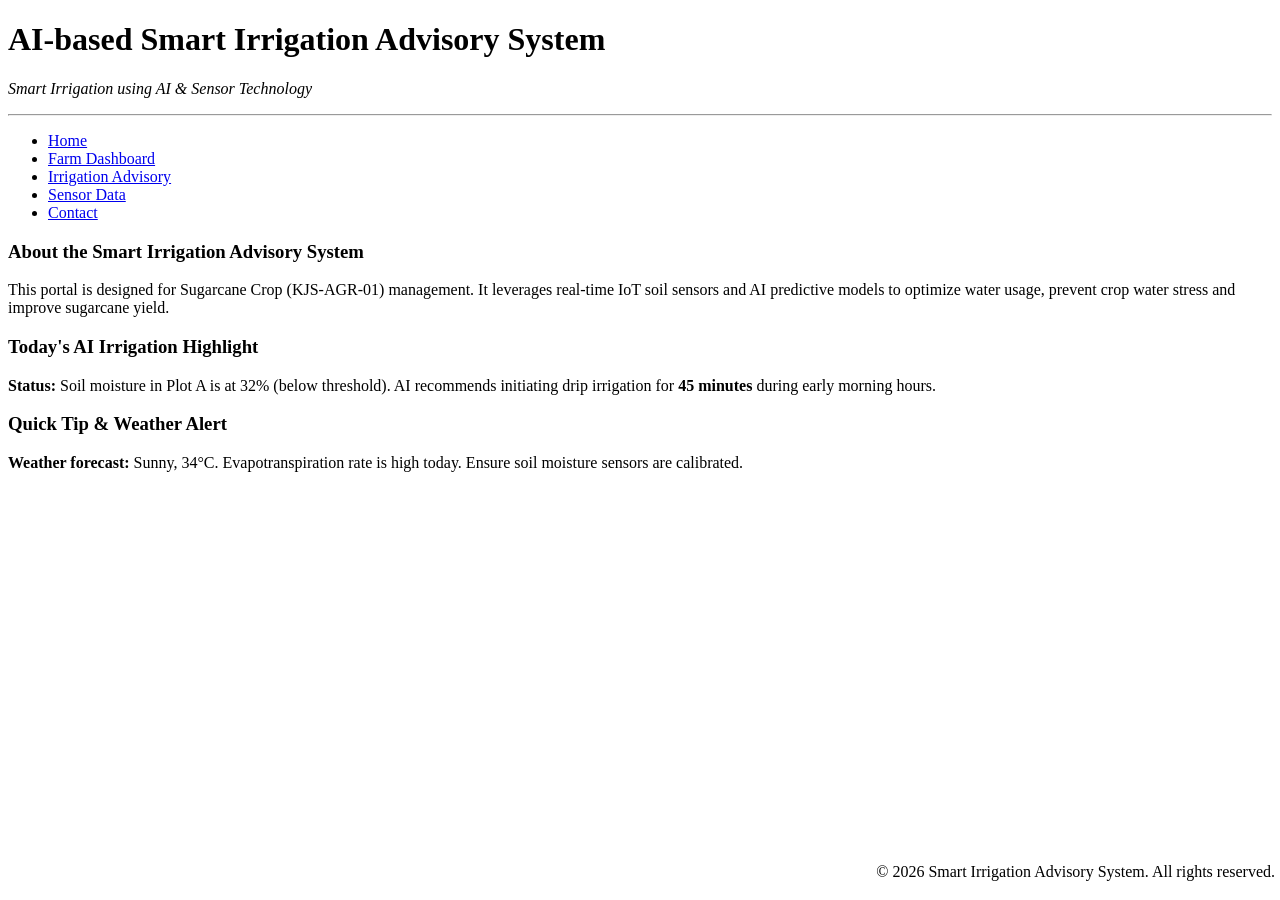
==== index.html @ 45f1c3e5 "task 1" ====
<!DOCTYPE html>
<html>
<head>
    <title>Smart Irrigation Advisory System</title>
</head>
<body>
    <header>
        <h1>AI-based Smart Irrigation Advisory System</h1>
        <p><em>Smart Irrigation using AI & Sensor Technology</em></p>
    </header>
    <hr>
    <nav>
        <ul>
            <li><a href="home.html">Home</a></li>
            <li><a href="dashboard.html">Farm Dashboard</a></li>
            <li><a href="advisory.html">Irrigation Advisory</a></li>
            <li><a href="sensor.html">Sensor Data</a></li>
            <li><a href="contact.html">Contact</a></li>
        </ul>
    </nav>
    <footer style="position: fixed; bottom: 3px; right: 5px;">
        <p>&copy; 2026 Smart Irrigation Advisory System. All rights reserved.</p>
    </footer>
    <section>
        <h3>About the Smart Irrigation Advisory System</h3>
        <p>This portal is designed for Sugarcane Crop (KJS-AGR-01) management. 
            It leverages real-time IoT soil sensors and AI predictive models to optimize water usage, 
            prevent crop water stress and improve sugarcane yield.</p>
    </section>
    <article>
        <h3>Today's AI Irrigation Highlight</h3>
        <p>
            <strong>Status:</strong> Soil moisture in Plot A is at 32% (below threshold). 
            AI recommends initiating drip irrigation for <strong>45 minutes</strong> during early morning hours.
        </p>
    </article>
    <aside>
        <h3>Quick Tip &amp; Weather Alert</h3>
        <p>
            <strong>Weather forecast:</strong> Sunny, 34°C. Evapotranspiration rate is high today. 
            Ensure soil moisture sensors are calibrated.
        </p>
    </aside>
</body>
</html>
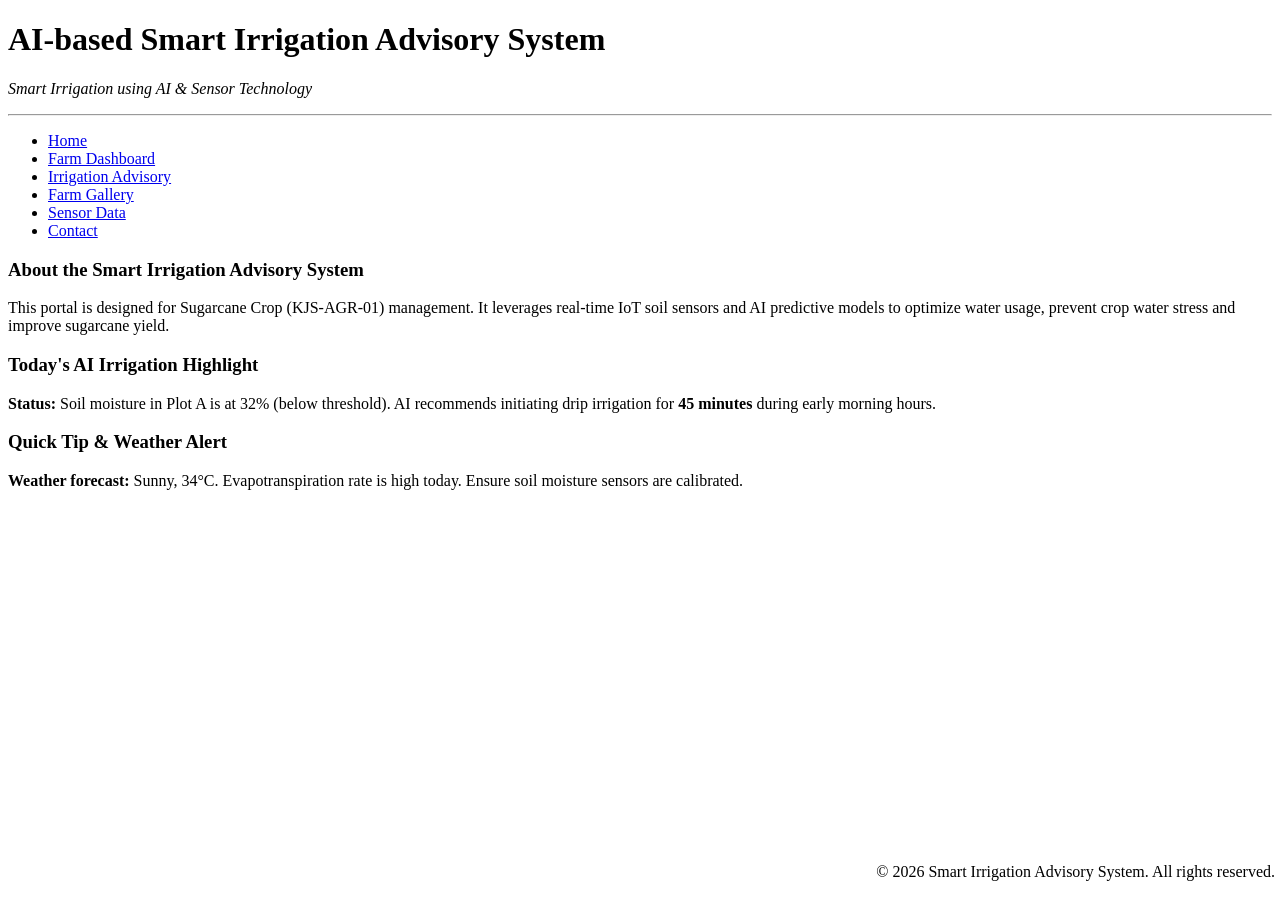
==== commit 4e98e8d4: "Completed Tasks 1-4: home, farm info, advisory and gallery" ====
--- a/index.html
+++ b/index.html
@@ -12,8 +12,9 @@
     <nav>
         <ul>
             <li><a href="home.html">Home</a></li>
-            <li><a href="dashboard.html">Farm Dashboard</a></li>
+            <li><a href="farm-info.html">Farm Dashboard</a></li>
             <li><a href="advisory.html">Irrigation Advisory</a></li>
+            <li><a href="gallery.html">Farm Gallery</a></li> 
             <li><a href="sensor.html">Sensor Data</a></li>
             <li><a href="contact.html">Contact</a></li>
         </ul>
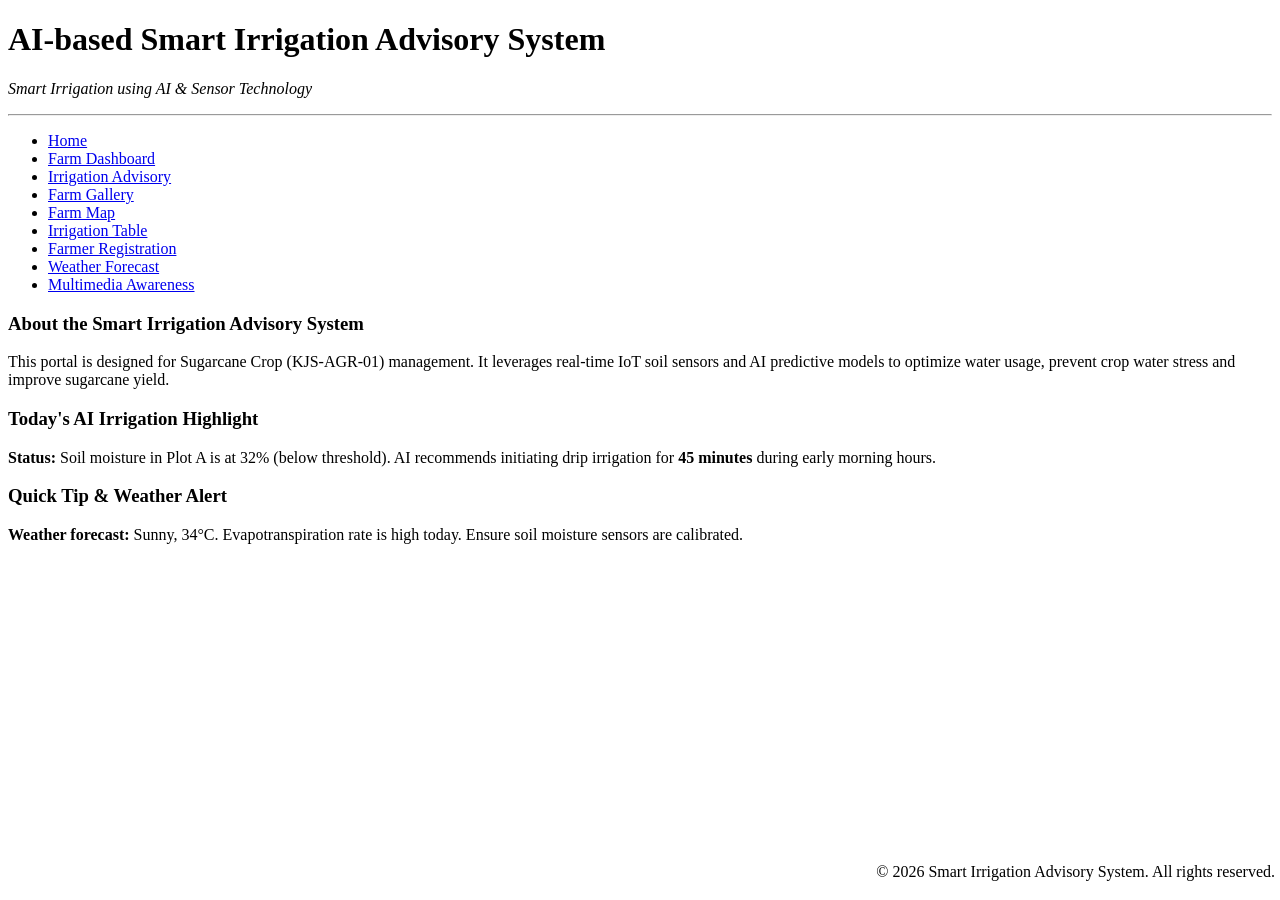
==== commit 8a47563c: "Completed tasks 5-9" ====
--- a/index.html
+++ b/index.html
@@ -11,12 +11,15 @@
     <hr>
     <nav>
         <ul>
-            <li><a href="home.html">Home</a></li>
+            <li><a href="index.html">Home</a></li>
             <li><a href="farm-info.html">Farm Dashboard</a></li>
             <li><a href="advisory.html">Irrigation Advisory</a></li>
-            <li><a href="gallery.html">Farm Gallery</a></li> 
-            <li><a href="sensor.html">Sensor Data</a></li>
-            <li><a href="contact.html">Contact</a></li>
+            <li><a href="gallery.html">Farm Gallery</a></li>
+            <li><a href="plot-map.html">Farm Map</a></li>
+            <li><a href="irrigation-table.html">Irrigation Table</a></li>
+            <li><a href="registration.html">Farmer Registration</a></li>
+            <li><a href="weather.html">Weather Forecast</a></li>
+            <li><a href="media.html">Multimedia Awareness</a></li>
         </ul>
     </nav>
     <footer style="position: fixed; bottom: 3px; right: 5px;">
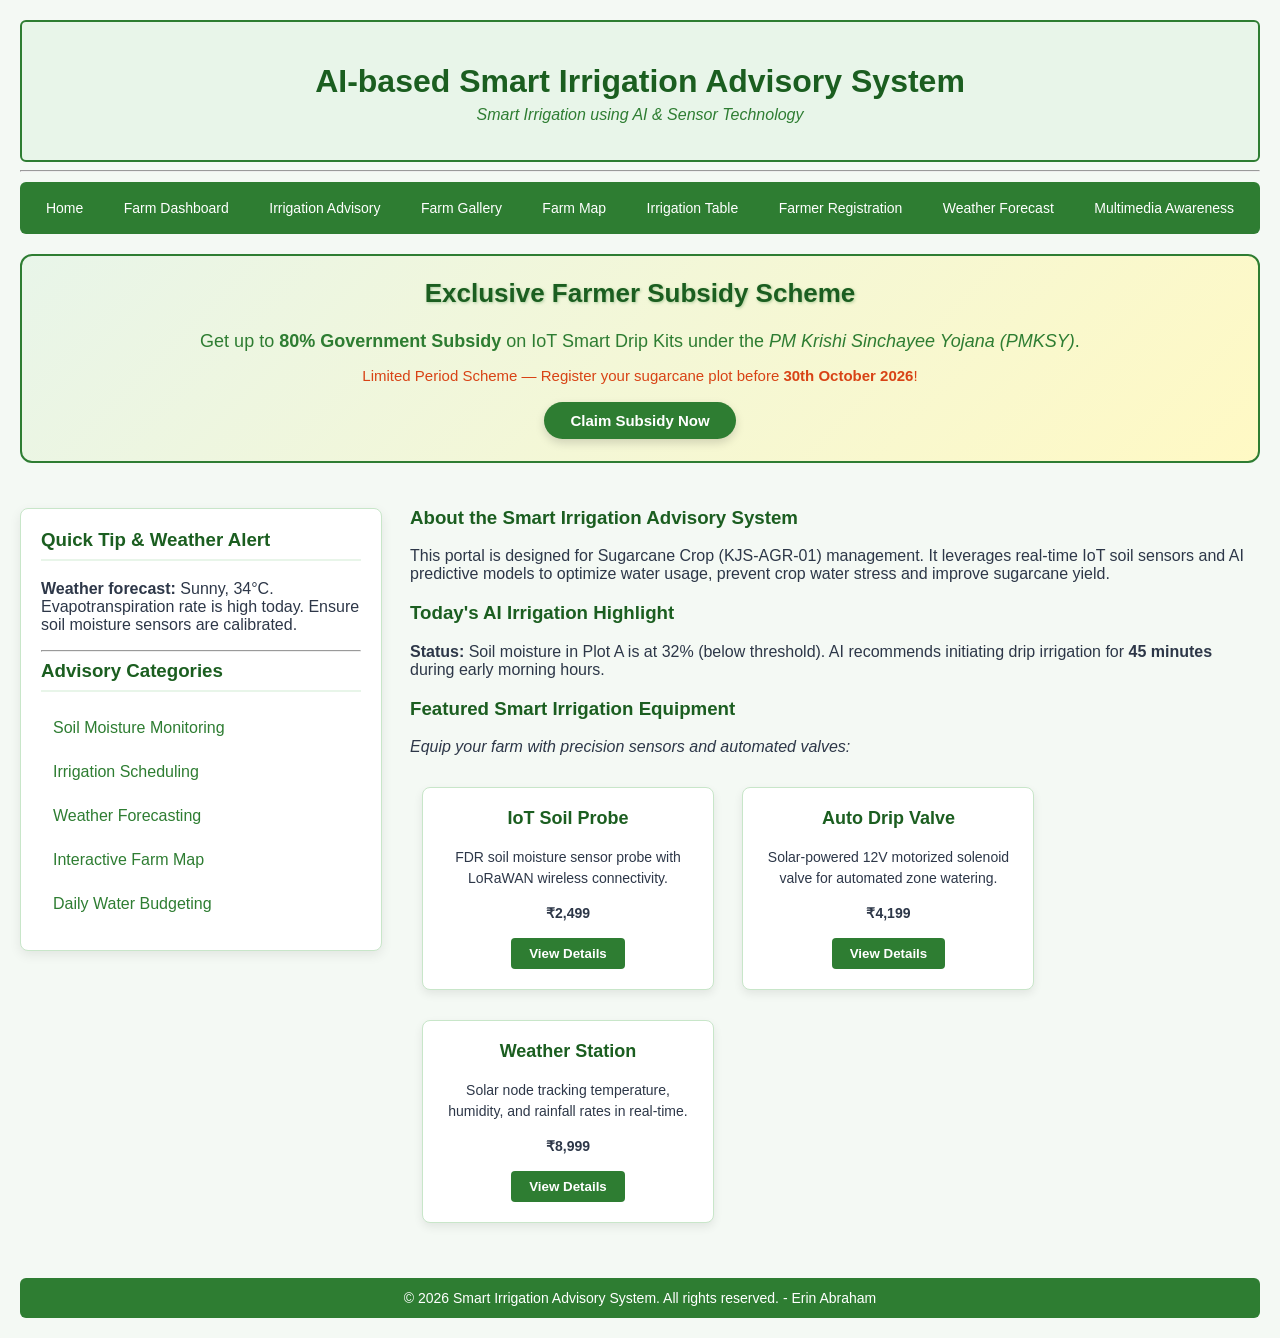
==== commit 4c5d56dd: "Exp 2 completion" ====
--- a/index.html
+++ b/index.html
@@ -2,13 +2,50 @@
 <html>
 <head>
     <title>Smart Irrigation Advisory System</title>
+    <link rel="stylesheet" href="style.css">
+    <link rel="stylesheet" href="layout.css">
+
+    <style>
+        nav ul {
+            list-style-type: none;
+            margin: 10px 0;
+            padding: 10px 0;
+            background-color: #2e7d32;
+            text-align: center;
+            border-radius: 6px;
+        }
+
+        nav ul li {
+            display: inline-block;
+            margin: 0 4px;
+        }
+
+        nav ul li a {
+            display: inline-block;
+            color: #ffffff;
+            text-decoration: none;
+            padding: 8px 14px;
+            font-family: Arial, sans-serif;
+            font-size: 14px;
+            border-radius: 4px;
+        }
+
+        nav ul li a:hover {
+            background-color: #1b5e20;
+            color: #e8f5e9;
+            text-decoration: underline;
+        }
+    </style>
 </head>
 <body>
-    <header>
-        <h1>AI-based Smart Irrigation Advisory System</h1>
-        <p><em>Smart Irrigation using AI & Sensor Technology</em></p>
+
+    <header style="background-color: #e8f5e9; padding: 20px; border: 2px solid #2e7d32; border-radius: 6px;">
+        <h1 style="color: #1b5e20; text-align: center; margin-bottom: 6px;">AI-based Smart Irrigation Advisory System</h1>
+        <p style="text-align: center; color: #2e7d32; margin-top: 0;"><em>Smart Irrigation using AI &amp; Sensor Technology</em></p>
     </header>
+
     <hr>
+
     <nav>
         <ul>
             <li><a href="index.html">Home</a></li>
@@ -22,28 +59,87 @@
             <li><a href="media.html">Multimedia Awareness</a></li>
         </ul>
     </nav>
-    <footer style="position: fixed; bottom: 3px; right: 5px;">
-        <p>&copy; 2026 Smart Irrigation Advisory System. All rights reserved.</p>
+
+    <div class="offer-box">
+        <h2>Exclusive Farmer Subsidy Scheme</h2>
+        <p class="offer-highlight">
+            Get up to <strong>80% Government Subsidy</strong> on IoT Smart Drip Kits under the <em>PM Krishi Sinchayee Yojana (PMKSY)</em>.
+        </p>
+        <p class="offer-deadline">
+            Limited Period Scheme — Register your sugarcane plot before <strong>30th October 2026</strong>!
+        </p>
+        <a href="registration.html" class="offer-btn">Claim Subsidy Now</a>
+    </div>
+
+    <div class="page-layout">
+
+        <aside class="categories-card layout-sidebar">
+            <h3>Quick Tip &amp; Weather Alert</h3>
+            <p>
+                <strong>Weather forecast:</strong> Sunny, 34°C. Evapotranspiration rate is high today. 
+                Ensure soil moisture sensors are calibrated.
+            </p>
+            <hr>
+            <h3>Advisory Categories</h3>
+            <ul class="category-list">
+                <li><a href="farm-info.html">Soil Moisture Monitoring</a></li>
+                <li><a href="advisory.html">Irrigation Scheduling</a></li>
+                <li><a href="weather.html">Weather Forecasting</a></li>
+                <li><a href="plot-map.html">Interactive Farm Map</a></li>
+                <li><a href="irrigation-table.html">Daily Water Budgeting</a></li>
+            </ul>
+        </aside>
+
+        <main class="layout-content">
+            <section>
+                <h3>About the Smart Irrigation Advisory System</h3>
+                <p>
+                    This portal is designed for Sugarcane Crop (KJS-AGR-01) management. 
+                    It leverages real-time IoT soil sensors and AI predictive models to optimize water usage, 
+                    prevent crop water stress and improve sugarcane yield.
+                </p>
+            </section>
+
+            <article>
+                <h3>Today's AI Irrigation Highlight</h3>
+                <p>
+                    <strong>Status:</strong> Soil moisture in Plot A is at 32% (below threshold). 
+                    AI recommends initiating drip irrigation for <strong>45 minutes</strong> during early morning hours.
+                </p>
+            </article>
+
+            <section>
+                <h3>Featured Smart Irrigation Equipment</h3>
+                <p><em>Equip your farm with precision sensors and automated valves:</em></p>
+                
+                <div class="product-card">
+                    <h3>IoT Soil Probe</h3>
+                    <p>FDR soil moisture sensor probe with LoRaWAN wireless connectivity.</p>
+                    <p><strong>₹2,499</strong></p>
+                    <button type="button">View Details</button>
+                </div>
+
+                <div class="product-card">
+                    <h3>Auto Drip Valve</h3>
+                    <p>Solar-powered 12V motorized solenoid valve for automated zone watering.</p>
+                    <p><strong>₹4,199</strong></p>
+                    <button type="button">View Details</button>
+                </div>
+
+                <div class="product-card">
+                    <h3>Weather Station</h3>
+                    <p>Solar node tracking temperature, humidity, and rainfall rates in real-time.</p>
+                    <p><strong>₹8,999</strong></p>
+                    <button type="button">View Details</button>
+                </div>
+            </section>
+        </main>
+
+    </div>
+
+    <footer>
+        <p>&copy; 2026 Smart Irrigation Advisory System. All rights reserved. - Erin Abraham</p>
     </footer>
-    <section>
-        <h3>About the Smart Irrigation Advisory System</h3>
-        <p>This portal is designed for Sugarcane Crop (KJS-AGR-01) management. 
-            It leverages real-time IoT soil sensors and AI predictive models to optimize water usage, 
-            prevent crop water stress and improve sugarcane yield.</p>
-    </section>
-    <article>
-        <h3>Today's AI Irrigation Highlight</h3>
-        <p>
-            <strong>Status:</strong> Soil moisture in Plot A is at 32% (below threshold). 
-            AI recommends initiating drip irrigation for <strong>45 minutes</strong> during early morning hours.
-        </p>
-    </article>
-    <aside>
-        <h3>Quick Tip &amp; Weather Alert</h3>
-        <p>
-            <strong>Weather forecast:</strong> Sunny, 34°C. Evapotranspiration rate is high today. 
-            Ensure soil moisture sensors are calibrated.
-        </p>
-    </aside>
+
 </body>
 </html>
--- a/style.css
+++ b/style.css
@@ -0,0 +1,200 @@
+body {
+    font-family: 'Segoe UI', Tahoma, Geneva, Verdana, sans-serif;
+    background-color: #f4f9f4;
+    color: #2d3748;
+    margin: 0;
+    padding: 20px;
+}
+
+h1, h2, h3 {
+    color: #1b5e20;
+    font-weight: 600;
+}
+
+footer {
+    background-color: #2e7d32;
+    color: #ffffff;
+    text-align: center;
+    padding: 12px 20px;
+    margin-top: 30px;
+    border-radius: 6px;
+    font-size: 14px;
+}
+
+footer p {
+    margin: 0;
+}
+
+.categories-card {
+    background-color: #ffffff;
+    border: 1px solid #c8e6c9;                  
+    box-shadow: 0 4px 12px rgba(0, 0, 0, 0.08); 
+    padding: 20px;                              
+    border-radius: 8px;                         
+    max-width: 320px;
+    margin-top: 20px;
+}
+
+.categories-card h3 {
+    margin-top: 0;
+    border-bottom: 2px solid #e8f5e9;
+    padding-bottom: 8px;
+}
+
+.category-list, .Category-list {
+    list-style-type: none;
+    padding: 0;
+    margin: 0;
+}
+
+.category-list li, .Category-list li {
+    margin: 8px 0;
+}
+
+.category-list li a, .Category-list li a {
+    display: block;
+    padding: 9px 12px;                          
+    color: #2e7d32;
+    text-decoration: none;
+    border-radius: 5px;
+    transition: background-color 0.2s, color 0.2s;
+}
+
+.category-list li a:hover, .Category-list li a:hover {
+    background-color: #e8f5e9;                 
+    color: #1b5e20;                            
+}
+
+.product-card {
+    display: inline-block;
+    vertical-align: top;
+    width: 250px;
+    padding: 20px;
+    margin: 15px 12px;
+    border: 1px solid #c8e6c9;
+    border-radius: 8px;
+    background-color: #ffffff;
+    box-shadow: 0 4px 10px rgba(0, 0, 0, 0.08);
+    text-align: center;
+}
+
+.product-card h3 {
+    margin-top: 0;
+    color: #1b5e20;
+    font-size: 18px;
+}
+
+.product-card p {
+    font-size: 14px;
+    line-height: 1.5;
+}
+
+.product-card button {
+    background-color: #2e7d32;
+    color: #ffffff;
+    border: none;
+    padding: 8px 18px;
+    border-radius: 4px;
+    font-weight: 600;
+    cursor: pointer;
+    transition: background-color 0.2s;
+}
+
+.product-card button:hover {
+    background-color: #1b5e20;
+}
+
+figure {
+    display: inline-block;
+    margin: 15px;
+    background-color: #ffffff;
+    padding: 10px;
+    border-radius: 8px;
+    box-shadow: 0 4px 10px rgba(0, 0, 0, 0.08);
+    text-align: center;
+    overflow: hidden;
+}
+
+figure img {
+    width: 280px;
+    height: 190px;
+    object-fit: cover;
+    border: 2px solid #2e7d32;
+    border-radius: 6px;
+    transition: transform 0.3s ease, box-shadow 0.3s ease;
+}
+
+figure img:hover {
+    transform: scale(1.08);
+    box-shadow: 0 8px 18px rgba(0, 0, 0, 0.25);
+}
+
+figcaption {
+    margin-top: 8px;
+    font-weight: 500;
+    color: #2e7d32;
+    font-size: 14px;
+}
+
+@keyframes pulseGlow {
+    0% {
+        box-shadow: 0 0 10px rgba(46, 125, 50, 0.35);
+        transform: scale(1);
+    }
+    50% {
+        box-shadow: 0 0 25px rgba(46, 125, 50, 0.75);
+        transform: scale(1.015);
+    }
+    100% {
+        box-shadow: 0 0 10px rgba(46, 125, 50, 0.35);
+        transform: scale(1);
+    }
+}
+
+.offer-box {
+    background: linear-gradient(135deg, #e8f5e9, #fff9c4);
+    border: 2px solid #2e7d32;
+    border-radius: 12px;
+    padding: 22px 30px;
+    margin: 20px 0;
+    text-align: center;
+    animation: pulseGlow 2.5s infinite ease-in-out;
+}
+
+.offer-box h2 {
+    font-size: 26px;
+    color: #1b5e20;
+    margin-top: 0;
+    text-shadow: 1px 1px 3px rgba(46, 125, 50, 0.35);
+}
+
+.offer-highlight {
+    font-size: 18px;
+    color: #2e7d32;
+    margin: 10px 0;
+}
+
+.offer-deadline {
+    font-size: 15px;
+    color: #d84315;
+    margin-bottom: 18px;
+}
+
+.offer-btn {
+    display: inline-block;
+    background-color: #2e7d32;
+    color: #ffffff;
+    font-size: 15px;
+    font-weight: bold;
+    text-decoration: none;
+    padding: 10px 26px;
+    border-radius: 25px;
+    box-shadow: 0 4px 10px rgba(0, 0, 0, 0.15);
+    transition: background-color 0.2s, transform 0.2s;
+}
+
+.offer-btn:hover {
+    background-color: #1b5e20;
+    transform: translateY(-2px);
+    box-shadow: 0 6px 14px rgba(0, 0, 0, 0.25);
+}
--- a/layout.css
+++ b/layout.css
@@ -0,0 +1,33 @@
+.page-layout {
+    display: flex;
+    gap: 28px;
+    margin-top: 25px;
+    align-items: flex-start;
+}
+
+.layout-sidebar {
+    width: 320px;
+    flex-shrink: 0;
+    order: 1;
+}
+
+.layout-content {
+    flex: 1;
+    order: 2;
+}
+
+footer {
+    clear: both;
+    margin-top: 40px;
+    width: 100%;
+    box-sizing: border-box;
+}
+
+@media (max-width: 768px) {
+    .page-layout {
+        flex-direction: column;
+    }
+    .layout-sidebar {
+        width: 100%;
+    }
+}
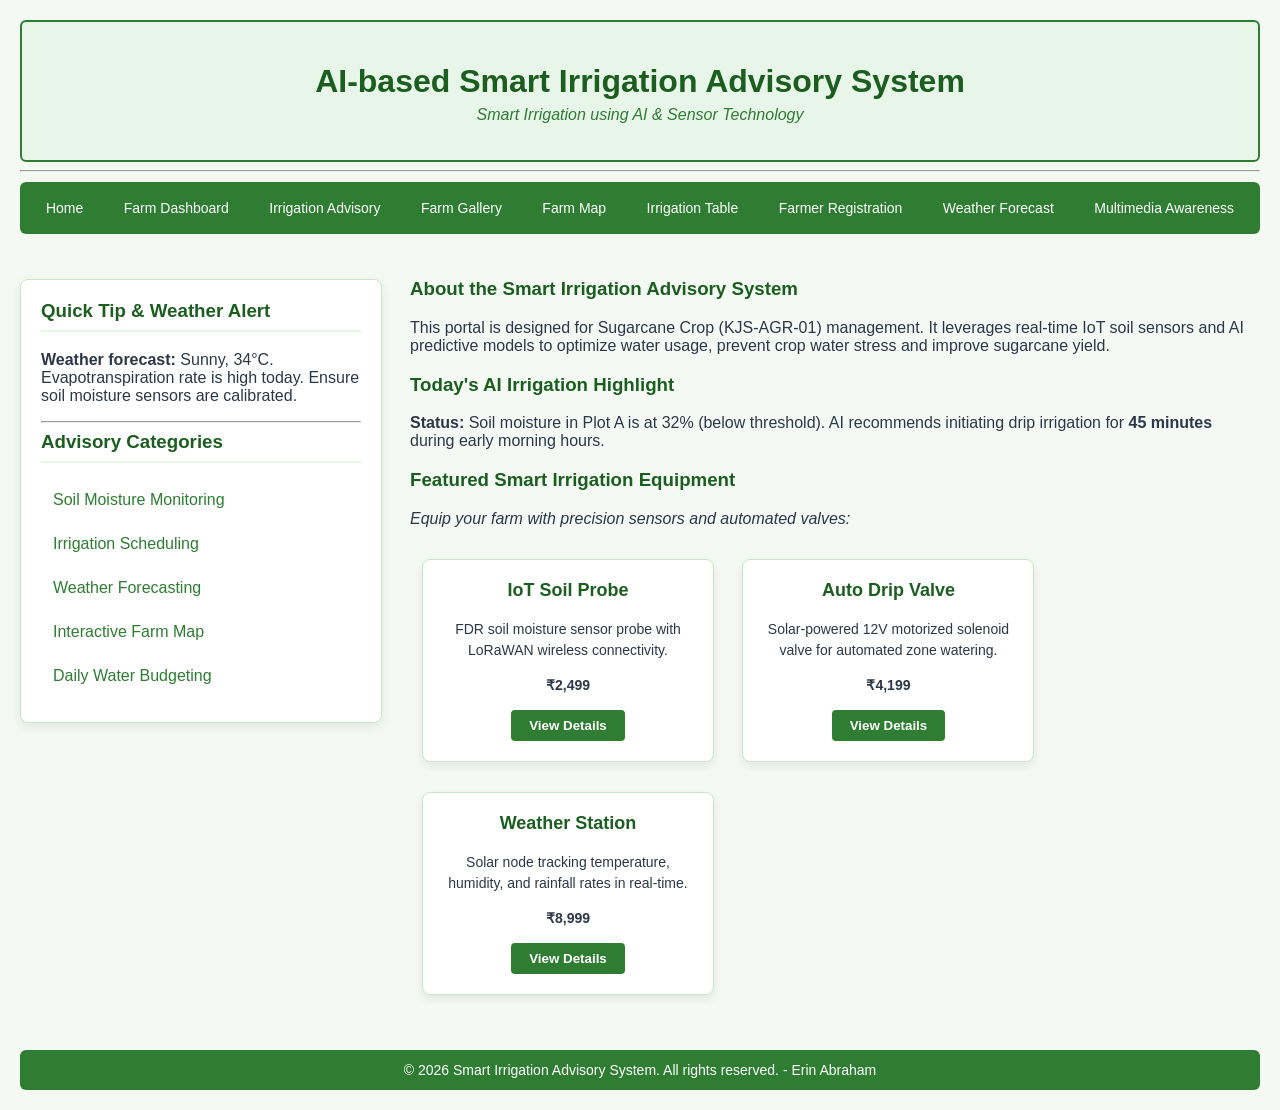
==== commit 94d2ceed: "Changed validation" ====
--- a/index.html
+++ b/index.html
@@ -59,17 +59,6 @@
             <li><a href="media.html">Multimedia Awareness</a></li>
         </ul>
     </nav>
-
-    <div class="offer-box">
-        <h2>Exclusive Farmer Subsidy Scheme</h2>
-        <p class="offer-highlight">
-            Get up to <strong>80% Government Subsidy</strong> on IoT Smart Drip Kits under the <em>PM Krishi Sinchayee Yojana (PMKSY)</em>.
-        </p>
-        <p class="offer-deadline">
-            Limited Period Scheme — Register your sugarcane plot before <strong>30th October 2026</strong>!
-        </p>
-        <a href="registration.html" class="offer-btn">Claim Subsidy Now</a>
-    </div>
 
     <div class="page-layout">
 
